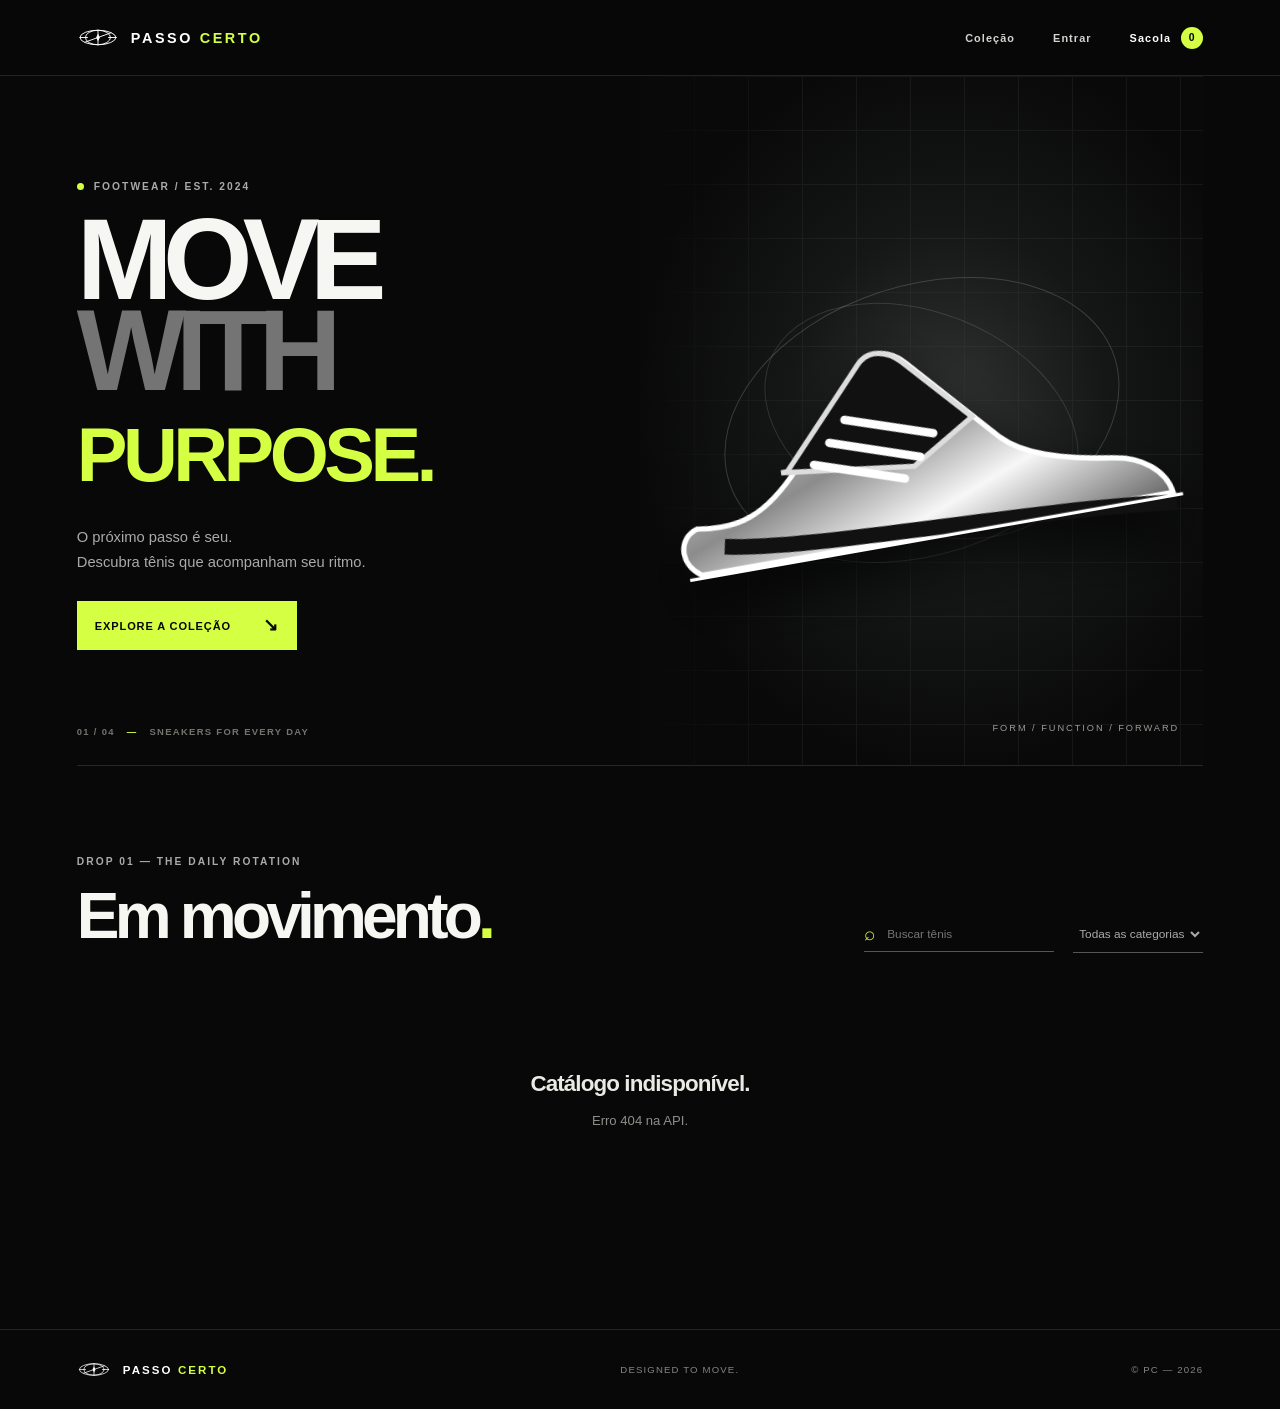
==== frontend/index.html @ 5ced3797 "first commit" ====
<!doctype html>
<html lang="pt-BR">
  <head>
    <meta charset="utf-8"><meta name="viewport" content="width=device-width,initial-scale=1"><meta name="theme-color" content="#080808">
    <title>PC / Passo Certo — Sneakers & Sportswear</title>
    <link rel="icon" href="logo.svg" type="image/svg+xml"><link rel="stylesheet" href="style.css"><script src="app.js" defer></script>
  </head>
  <body>
    <header class="site-header">
      <a class="brand" href="#home" aria-label="Passo Certo início"><img src="logo.svg" alt="" class="brand-mark"><span>PASSO <b>CERTO</b></span></a>
      <nav aria-label="Navegação principal"><a href="#catalogo">Coleção</a><button id="orders-nav" class="hidden" type="button">Pedidos</button><button id="admin-nav" class="hidden" type="button">Admin</button><button id="account-nav" class="account-button" type="button">Entrar</button><button id="cart-nav" class="cart-button" type="button"><span>Sacola</span><b id="cart-count">0</b></button></nav>
    </header>

    <main>
      <div id="message" class="toast hidden" role="status" aria-live="polite"></div>
      <section id="home" class="hero">
        <div class="hero-copy"><p class="kicker"><i></i> FOOTWEAR / EST. 2024</p><h1>MOVE<br><span>WITH</span> <em>PURPOSE.</em></h1><p class="hero-description">O próximo passo é seu.<br>Descubra tênis que acompanham seu ritmo.</p><a class="hero-cta" href="#catalogo">EXPLORE A COLEÇÃO <span>↘</span></a><div class="hero-index">01 / 04 <span>—</span> SNEAKERS FOR EVERY DAY</div></div>
        <div class="hero-visual"><div class="hero-grid"></div><div class="hero-orbit orbit-one"></div><div class="hero-orbit orbit-two"></div><img id="hero-shoe" class="hero-product-image hidden" alt="Destaque da coleção"><div class="shoe-graphic" aria-hidden="true"><svg viewBox="0 0 600 330"><defs><linearGradient id="chrome" x1="0" x2="1" y1="0" y2="1"><stop stop-color="#fff"/><stop offset=".45" stop-color="#8c8c8c"/><stop offset=".7" stop-color="#f7f7f7"/><stop offset="1" stop-color="#686868"/></linearGradient></defs><path d="M72 215c40 7 67-2 103-40l77-86c13-14 31-8 42 4l77 86c18 19 54 31 103 38 26 4 47 20 50 42H69c-20-14-16-39 3-44Z" fill="url(#chrome)" stroke="#fff" stroke-width="5"/><path d="m166 176 83-88c13-14 31-8 42 4l57 63-62 37-126-16Z" fill="#111" stroke="#ddd" stroke-width="5"/><path d="M95 236c83 18 292 15 431 33" fill="none" stroke="#111" stroke-width="15"/><path d="m228 137 81 27m-99-8 83 28m-101-10 83 28" stroke="#fff" stroke-width="8" stroke-linecap="round"/><path d="M57 262h476" stroke="#fff" stroke-width="3"/></svg></div><p class="hero-visual-label">FORM / FUNCTION / FORWARD</p></div>
      </section>

      <section id="catalogo" class="catalog-section">
        <div class="catalog-heading"><div><p class="kicker">DROP 01 — THE DAILY ROTATION</p><h2>Em movimento<span>.</span></h2></div><div class="catalog-tools"><label class="search"><span>⌕</span><input id="search" type="search" placeholder="Buscar tênis" aria-label="Buscar tênis"></label><select id="category-filter" aria-label="Filtrar categoria"><option value="">Todas as categorias</option></select></div></div>
        <div id="products" class="product-grid" aria-live="polite"><p class="loading">Carregando coleção...</p></div>
      </section>

      <section id="orders-panel" class="content-panel hidden"><div class="panel-heading"><div><p class="kicker">SEU HISTÓRICO</p><h2>Pedidos</h2></div></div><div id="orders" class="orders-list"></div></section>

      <section id="admin-panel" class="content-panel hidden">
        <div class="panel-heading"><div><p class="kicker">BACK OFFICE / PC</p><h2>Administração</h2></div></div>
        <div class="admin-tabs"><button class="admin-tab active" data-admin-tab="products" type="button">Produtos</button><button class="admin-tab" data-admin-tab="orders" type="button">Compras e envios</button><button class="admin-tab" data-admin-tab="users" type="button">Usuários</button></div>
        <section id="admin-products" class="admin-view">
          <form id="product-form" class="product-editor"><input type="hidden" name="product_id"><div class="editor-title"><h3 id="product-form-title">Novo produto</h3><button type="button" id="cancel-edit" class="text-action hidden">Cancelar edição</button></div>
            <div class="editor-grid"><label>Nome<input name="name" required maxlength="160"></label><label>Marca<input name="brand" required maxlength="80"></label><label>Categoria<input name="category" required maxlength="60" placeholder="Running, lifestyle..."></label><label>Preço (R$)<input name="price" type="number" min="0.01" step="0.01" required></label><label class="wide">Descrição<textarea name="description" maxlength="4000" rows="2"></textarea></label><label class="wide">Estoque por tamanho<input name="sizes" required placeholder="38:4, 39:6, 40:2"><small>Formato tamanho:quantidade, separados por vírgula.</small></label></div>
            <div class="photo-search"><label>Buscar fotos no Unsplash<input id="photo-query" value="sneaker product shoe" placeholder="Ex.: silver running sneaker"></label><button type="button" id="photo-search-button" class="outline-button">BUSCAR FOTOS</button></div><div id="photo-results" class="photo-results"></div><label>URL da foto escolhida<input name="image_url" type="url" placeholder="Escolha uma foto acima ou cole uma URL https://"></label><input type="hidden" name="photo_credit"><input type="hidden" name="photo_url"><button class="solid-button" type="submit">Salvar produto</button>
          </form><div class="admin-table-wrap"><h3>Catálogo gerenciado</h3><div id="admin-product-list"></div></div>
        </section>
        <section id="admin-orders" class="admin-view hidden"><div id="admin-order-list" class="admin-records"></div></section>
        <section id="admin-users" class="admin-view hidden"><div id="admin-user-list" class="admin-table-wrap"></div></section>
      </section>
    </main>
    <footer><a class="brand" href="#home"><img src="logo.svg" alt="" class="brand-mark"><span>PASSO <b>CERTO</b></span></a><span>DESIGNED TO MOVE.</span><span>© PC — 2026</span></footer>

    <div id="auth-dialog" class="modal hidden" role="dialog" aria-modal="true" aria-labelledby="auth-title"><div class="modal-card auth-card"><button class="modal-close" type="button" data-close="auth-dialog" aria-label="Fechar">×</button><p class="kicker">PC ACCOUNT / 001</p><h2 id="auth-title">Acesse sua conta</h2><div class="auth-tabs"><button type="button" class="auth-tab active" data-auth-tab="login">Entrar</button><button type="button" class="auth-tab" data-auth-tab="register">Criar conta</button></div>
      <form id="login-form"><label>Email<input name="email" type="email" required autocomplete="email"></label><label>Senha<input name="password" type="password" required autocomplete="current-password"></label><button class="solid-button" type="submit">ENTRAR</button></form>
      <form id="register-form" class="hidden"><label>Nome completo<input name="name" required minlength="2" maxlength="120" autocomplete="name"></label><label>Email<input name="email" type="email" required autocomplete="email"></label><label>Senha<input name="password" type="password" required minlength="12" maxlength="128" autocomplete="new-password"><small>Mínimo de 12 caracteres.</small></label><button class="solid-button" type="submit">CRIAR CONTA</button></form>
    </div></div>

    <div id="profile-dialog" class="modal hidden" role="dialog" aria-modal="true" aria-labelledby="profile-title"><div class="modal-card profile-card"><button class="modal-close" type="button" data-close="profile-dialog" aria-label="Fechar">×</button><p class="kicker">PC ACCOUNT / 002</p><h2 id="profile-title">Minha conta</h2><div class="profile-row"><div><strong id="profile-name"></strong><span id="profile-email"></span></div><button type="button" id="logout-button" class="text-action">Sair</button></div><h3>Cartões de demonstração</h3><p class="muted">Digite dados fictícios para a demonstração. Número, validade e CVC não são validados, enviados ao servidor ou salvos.</p><div id="saved-cards" class="saved-cards"></div><form id="demo-card-form" class="demo-card-form"><label>Identificação<input name="label" required maxlength="60" placeholder="Meu cartão teste"></label><label>Bandeira<select name="brand"><option value="visa">Visa demo</option><option value="mastercard">Mastercard demo</option></select></label><div class="demo-card-fields"><label class="wide">Nome no cartão<input name="cardholder" type="text" autocomplete="off" placeholder="Nome fictício"></label><label class="wide">Número do cartão<input name="card_number" type="text" inputmode="numeric" autocomplete="off" placeholder="0000 0000 0000 0000"></label><label>Validade<input name="expiry" type="text" autocomplete="off" placeholder="MM/AA"></label><label>CVC<input name="cvc" type="text" inputmode="numeric" autocomplete="off" placeholder="123"></label></div><button class="outline-button" type="submit">ADICIONAR CARTÃO DEMO</button></form></div></div>

    <div id="cart-dialog" class="modal hidden" role="dialog" aria-modal="true" aria-labelledby="cart-title"><div class="modal-card cart-card"><button class="modal-close" type="button" data-close="cart-dialog" aria-label="Fechar">×</button><p class="kicker">PC CHECKOUT / BAG</p><h2 id="cart-title">Sua sacola</h2><div id="cart-lines"></div><div class="cart-total"><span>Subtotal</span><strong id="cart-total">R$ 0,00</strong></div><div id="checkout" class="hidden"><h3>Entrega & pagamento simulado</h3><form id="checkout-form" class="checkout-form">
      <label>Nome de quem recebe<input name="recipient" required maxlength="120" autocomplete="name"></label><label>CPF<input name="cpf" required inputmode="numeric" placeholder="000.000.000-00"></label><label>Telefone<input name="phone" required inputmode="tel" autocomplete="tel"></label><label>CEP<input name="postal_code" required maxlength="9" autocomplete="postal-code"></label><label class="wide">Rua<input name="street" required maxlength="180" autocomplete="street-address"></label><label>Número<input name="number" required maxlength="20"></label><label>Complemento<input name="complement" maxlength="100"></label><label>Bairro<input name="district" required maxlength="100"></label><label>Cidade<input name="city" required maxlength="100" autocomplete="address-level2"></label><label>Estado (UF)<input name="state" required minlength="2" maxlength="2" autocomplete="address-level1"></label>
      <label class="wide">Cartão demo salvo<select id="checkout-card" name="card_id" required></select></label><p class="privacy-note wide">Pagamento simulado. Use apenas dados fictícios; os dados do cartão digitados não são enviados nem armazenados. CPF, telefone e endereço são criptografados no servidor.</p><button class="solid-button wide" type="submit">CONFIRMAR PEDIDO DEMO</button></form></div><button id="checkout-button" class="solid-button checkout-start" type="button">CONTINUAR</button></div></div>
  </body>
</html>
---- frontend/style.css ----
:root { --black:#080808; --panel:#111; --line:#2a2a2a; --white:#f6f6f3; --muted:#8b8b87; --lime:#d5ff43; --silver:#bfc2c2; }
* { box-sizing:border-box; }
html { scroll-behavior:smooth; }
body { margin:0; background:var(--black); color:var(--white); font-family:Arial,Helvetica,sans-serif; }
button,input,select,textarea { font:inherit; } button { cursor:pointer; } .hidden { display:none!important; }
.site-header { position:sticky; top:0; z-index:9; height:76px; display:flex; align-items:center; justify-content:space-between; padding:0 clamp(20px,6vw,88px); border-bottom:1px solid #222; background:rgba(8,8,8,.96); backdrop-filter:blur(12px); }
.brand { display:flex; align-items:center; gap:12px; color:#fff; text-decoration:none; font-size:.9rem; font-weight:800; letter-spacing:.18em; }
.brand b { color:var(--lime); }.brand-mark { width:42px; height:29px; object-fit:contain; }
.site-header nav { display:flex; align-items:center; gap:clamp(14px,3vw,38px); }.site-header nav a,.site-header nav button { border:0; padding:10px 0; background:none; color:#d4d4d0; text-decoration:none; font-size:.68rem; font-weight:700; letter-spacing:.1em; }
.site-header nav a:hover,.site-header nav button:hover { color:var(--lime); }.site-header nav .cart-button { display:flex; align-items:center; gap:10px; color:white; }.cart-button b { display:grid; width:22px; height:22px; place-items:center; border-radius:50%; background:var(--lime); color:var(--black); font-size:.65rem; }
main { width:min(1320px,88%); margin:auto; }.toast { position:fixed; top:90px; right:6vw; z-index:30; max-width:min(460px,88vw); padding:15px 19px; border:1px solid #4c4c43; background:#181914; color:white; box-shadow:0 14px 45px #0009; font-size:.82rem; line-height:1.5; }.toast.ok { border-color:var(--lime); color:var(--lime); }
.hero { min-height:min(690px,calc(100vh - 76px)); display:grid; grid-template-columns:1fr 1fr; overflow:hidden; border-bottom:1px solid #272727; }
.hero-copy { position:relative; display:flex; flex-direction:column; align-items:flex-start; justify-content:center; padding:70px 0 80px; }.kicker { display:flex; align-items:center; gap:10px; margin:0 0 22px; color:#aaa; font-size:.64rem; font-weight:700; letter-spacing:.2em; }.kicker i { width:7px; height:7px; background:var(--lime); border-radius:50%; }
.hero h1 { margin:0; font-size:clamp(4.2rem,9vw,8rem); line-height:.79; letter-spacing:-.085em; font-weight:900; }.hero h1 span { color:#747474; }.hero h1 em { color:var(--lime); font-style:normal; font-size:.66em; letter-spacing:-.06em; }
.hero-description { margin:38px 0 26px; color:#aaa; font-size:.92rem; line-height:1.7; }.hero-cta { display:flex; align-items:center; gap:32px; padding:14px 18px; background:var(--lime); color:var(--black); text-decoration:none; font-size:.69rem; font-weight:900; letter-spacing:.08em; transition:transform .2s; }.hero-cta:hover { transform:translateY(-3px); }.hero-cta span { font-size:1.1rem; }.hero-index { position:absolute; bottom:28px; color:#73736f; font-size:.59rem; font-weight:700; letter-spacing:.14em; }.hero-index span { padding:0 8px; color:var(--lime); }
.hero-visual { position:relative; min-height:550px; display:grid; place-items:center; overflow:hidden; background:radial-gradient(ellipse at 55% 48%,#303231 0,#151616 36%,#090909 72%); }.hero-grid { position:absolute; inset:0; opacity:.23; background-image:linear-gradient(#444 1px,transparent 1px),linear-gradient(90deg,#444 1px,transparent 1px); background-size:54px 54px; mask-image:linear-gradient(90deg,transparent,#000 30%); }.hero-orbit { position:absolute; width:72%; aspect-ratio:1.5; border:1px solid #8a8e8b55; border-radius:50%; transform:rotate(-18deg); }.orbit-two { width:58%; transform:rotate(22deg); border-color:#b5b8b230; }.shoe-graphic { position:relative; z-index:2; width:min(640px,112%); transform:rotate(-10deg) translateY(5%); filter:drop-shadow(0 28px 27px #000b); }.shoe-graphic svg { width:100%; overflow:visible; }.hero-product-image { position:relative; z-index:2; width:min(520px,88%); max-height:530px; object-fit:contain; transform:rotate(-13deg); filter:drop-shadow(0 35px 27px #000b); }.hero-visual-label { position:absolute; right:24px; bottom:23px; z-index:3; color:#9b9b96; font-size:.58rem; letter-spacing:.21em; }
.catalog-section,.content-panel { padding:90px 0 110px; }.catalog-heading,.panel-heading { display:flex; align-items:end; justify-content:space-between; gap:24px; margin-bottom:30px; }.catalog-heading .kicker,.panel-heading .kicker { margin-bottom:12px; }.catalog-heading h2,.panel-heading h2 { margin:0; font-size:clamp(2.5rem,5vw,4.3rem); letter-spacing:-.075em; }.catalog-heading h2 span { color:var(--lime); }.catalog-tools { display:flex; gap:19px; align-items:center; }.search { display:flex; gap:10px; align-items:center; width:190px; border-bottom:1px solid #555; }.search span { color:var(--lime); font-size:1.2rem; }.search input,.catalog-tools select { width:100%; border:0; outline:0; padding:10px 2px; background:transparent; color:white; font-size:.74rem; }.catalog-tools select { width:auto; border-bottom:1px solid #555; color:#aaa; }.catalog-tools option { background:#111; }
.product-grid { display:grid; grid-template-columns:repeat(3,minmax(0,1fr)); gap:17px; }.product-card { min-width:0; background:#111; transition:transform .2s,background .2s; }.product-card:hover { transform:translateY(-4px); background:#171717; }.product-image { position:relative; height:clamp(250px,29vw,390px); display:grid; place-items:center; overflow:hidden; background:radial-gradient(ellipse at 50% 50%,#303131,#141515 63%,#111); }.product-image::after { position:absolute; bottom:17%; left:18%; width:64%; height:19px; border-radius:50%; background:#000a; filter:blur(11px); content:''; }.product-image img { position:relative; z-index:1; width:100%; height:100%; object-fit:cover; transition:transform .45s; }.product-card:hover .product-image img { transform:scale(1.045); }.product-index { position:absolute; top:14px; left:15px; z-index:2; color:#aaa; font-size:.56rem; letter-spacing:.13em; }.photo-credit { position:absolute; right:10px; bottom:9px; z-index:4; color:#eee; text-shadow:0 1px 4px #000; font-size:.57rem; text-decoration:none; }.photo-credit:hover { color:var(--lime); }
.product-placeholder { position:relative; z-index:2; display:grid; width:76%; aspect-ratio:1.1; place-items:center; transform:rotate(-13deg); border:1px solid #8b8d8c; border-radius:52% 40% 45% 48%; background:linear-gradient(145deg,#e7e7e4,#696d6d 43%,#f4f4f0 55%,#3c3e3e 78%,#c1c3bf); box-shadow:inset 0 -13px 0 #111,0 28px 24px #0009; }.product-placeholder::before { position:absolute; inset:20% 12% 35%; border:1px solid #f9f9f6; border-radius:48% 28% 45% 30%; content:''; }.product-placeholder span { z-index:2; color:#151515; font-size:2rem; font-weight:900; letter-spacing:-.18em; }.product-placeholder b { position:absolute; bottom:8px; color:#111; font-size:.52rem; letter-spacing:.28em; }
.product-details { padding:18px 18px 20px; }.product-category { margin:0 0 7px; color:var(--lime); font-size:.58rem; font-weight:700; letter-spacing:.15em; text-transform:uppercase; }.product-details h3 { min-height:24px; margin:0; font-size:1.08rem; letter-spacing:-.03em; }.product-bottom { display:flex; align-items:center; justify-content:space-between; gap:14px; margin-top:18px; }.product-bottom > strong { font-size:.92rem; }.product-actions { display:flex; gap:6px; }.product-actions select { min-width:60px; border:1px solid #3b3b3b; padding:8px 10px; background:#111; color:white; font-size:.68rem; }.product-actions button { width:36px; border:0; background:var(--lime); color:#080808; font-size:1.2rem; font-weight:700; }.product-actions button:disabled,.product-actions select:disabled { opacity:.45; cursor:not-allowed; }
.empty-state { grid-column:1/-1; padding:75px 15px; text-align:center; color:#888; }.empty-state > span { color:var(--lime); font-size:1rem; letter-spacing:.1em; }.empty-state h3 { margin:13px 0 7px; color:#e9e9e5; font-size:1.4rem; letter-spacing:-.04em; }.empty-state p,.muted { color:#8e8e89; font-size:.82rem; line-height:1.6; }.loading { color:#888; }.cart-empty { padding:28px 5px; }
.content-panel { border-top:1px solid #292929; }.panel-heading { margin-bottom:25px; }.panel-heading h2 { font-size:3rem; }.orders-list { display:grid; grid-template-columns:repeat(2,minmax(0,1fr)); gap:13px; }.order-card { padding:21px; border:1px solid var(--line); background:#101010; }.order-row { display:flex; align-items:center; justify-content:space-between; gap:18px; }.order-number { display:block; font-size:.75rem; font-weight:700; letter-spacing:.12em; }.order-row time,.order-status { color:#aaa; font-size:.61rem; letter-spacing:.1em; }.order-products { margin:18px 0; padding:10px 0; border-top:1px solid #303030; border-bottom:1px solid #303030; }.order-products p { display:flex; justify-content:space-between; color:#ddd; font-size:.78rem; }.order-products small { color:#888; }.order-foot strong { color:var(--lime); }.order-foot > span { color:#aaa; font-size:.61rem; }
.admin-tabs { display:flex; gap:8px; margin-bottom:25px; border-bottom:1px solid #343434; }.admin-tab,.auth-tab { border:0; border-bottom:2px solid transparent; padding:13px 15px; background:transparent; color:#9a9a94; font-size:.65rem; font-weight:700; letter-spacing:.13em; }.admin-tab.active,.auth-tab.active { border-color:var(--lime); color:var(--lime); }.admin-view { min-height:300px; }.product-editor { display:grid; gap:18px; max-width:850px; padding:24px; border:1px solid #333; background:#101010; }.editor-title { display:flex; align-items:center; justify-content:space-between; }.editor-title h3,.admin-table-wrap h3 { margin:0; font-size:1.1rem; }.editor-grid { display:grid; grid-template-columns:repeat(2,minmax(0,1fr)); gap:14px; }.product-editor label,.demo-card-form label,.checkout-form label,.auth-card label { display:grid; gap:7px; color:#a4a49e; font-size:.63rem; font-weight:700; letter-spacing:.08em; text-transform:uppercase; }.product-editor input,.product-editor textarea,.demo-card-form input,.demo-card-form select,.checkout-form input,.checkout-form select,.auth-card input { width:100%; border:1px solid #383838; border-radius:0; padding:12px; outline:0; background:#090909; color:white; font-size:.82rem; letter-spacing:normal; text-transform:none; }.product-editor input:focus,.product-editor textarea:focus,.demo-card-form input:focus,.checkout-form input:focus,.auth-card input:focus { border-color:var(--lime); }.product-editor small { color:#777; font-size:.63rem; font-weight:400; text-transform:none; }.wide { grid-column:1/-1; }.solid-button,.outline-button { min-height:43px; border:1px solid var(--lime); padding:0 17px; background:var(--lime); color:#0b0b0b; font-size:.63rem; font-weight:900; letter-spacing:.09em; }.solid-button:hover { background:#e5ff8b; }.outline-button { background:transparent; color:var(--lime); }.outline-button:hover { background:var(--lime); color:#080808; }.text-action { border:0; background:none; color:var(--lime); font-size:.64rem; font-weight:700; letter-spacing:.09em; }.photo-search { display:grid; grid-template-columns:1fr auto; align-items:end; gap:10px; }.photo-results { display:flex; gap:9px; overflow:auto; }.photo-option { position:relative; flex:0 0 105px; height:100px; padding:0; overflow:hidden; border:1px solid #333; background:#111; }.photo-option.selected { border:2px solid var(--lime); }.photo-option img { width:100%; height:100%; object-fit:cover; }.photo-option span { position:absolute; right:0; bottom:0; left:0; overflow:hidden; padding:5px; background:#000b; color:white; font-size:.54rem; text-overflow:ellipsis; white-space:nowrap; }.admin-table-wrap { margin-top:36px; overflow:auto; }.admin-table-wrap h3 { margin-bottom:14px; }table { width:100%; border-collapse:collapse; font-size:.7rem; text-align:left; }th { color:#777; font-size:.57rem; letter-spacing:.12em; }td,th { padding:13px 10px; border-bottom:1px solid #292929; vertical-align:middle; }td small { display:block; margin-top:4px; color:#83837e; }.table-actions { display:flex; gap:10px; }.table-actions button,.admin-user-action { border:0; background:transparent; color:var(--lime); font-size:.58rem; font-weight:700; letter-spacing:.08em; }
.admin-records { display:grid; gap:13px; }.admin-order { padding:22px; border:1px solid #303030; background:#101010; }.admin-order-head { display:flex; align-items:start; justify-content:space-between; gap:15px; }.admin-order-head .kicker { margin-bottom:7px; color:var(--lime); }.admin-order-head h3 { margin:0; font-size:.9rem; }.admin-order-head h3 small { display:block; margin-top:4px; color:#888; font-size:.7rem; font-weight:400; }.admin-order-grid { display:grid; grid-template-columns:1fr 1fr; gap:25px; margin:20px 0; padding:16px 0; border-top:1px solid #303030; border-bottom:1px solid #303030; }.admin-order-grid strong { color:#888; font-size:.57rem; letter-spacing:.14em; }.admin-order-grid p { color:#c6c6c1; font-size:.74rem; line-height:1.5; }.admin-order-actions { display:flex; flex-wrap:wrap; gap:8px; }.admin-order-actions input { width:min(240px,100%); border:1px solid #393939; padding:10px; background:#080808; color:white; }
footer { display:flex; align-items:center; justify-content:space-between; padding:25px 6vw; border-top:1px solid #242424; color:#858580; font-size:.6rem; letter-spacing:.12em; }footer .brand { color:white; font-size:.72rem; }footer .brand-mark { width:34px; }
.modal { position:fixed; inset:0; z-index:20; display:grid; place-items:center; overflow:auto; padding:20px; background:#000c; }.modal-card { position:relative; width:min(480px,100%); max-height:92vh; overflow:auto; padding:34px; border:1px solid #333; background:#101010; box-shadow:0 25px 90px #000; }.modal-card h2 { margin:0 0 23px; font-size:2rem; letter-spacing:-.06em; }.modal-close { position:absolute; top:13px; right:15px; width:32px; height:32px; border:0; background:none; color:#aaa; font-size:1.55rem; }.modal-card .kicker { color:var(--lime); }.auth-tabs { display:flex; margin-bottom:20px; border-bottom:1px solid #303030; }.auth-card form { display:grid; gap:14px; }.auth-card small { color:#858580; font-size:.65rem; text-transform:none; }.auth-card .solid-button { margin-top:4px; }.profile-row { display:flex; align-items:center; justify-content:space-between; gap:15px; padding:14px 0 20px; border-top:1px solid #333; }.profile-row strong,.profile-row span { display:block; }.profile-row span { margin-top:5px; color:#888; font-size:.75rem; }.profile-card h3,.cart-card h3 { margin:18px 0 8px; font-size:1rem; }.profile-card .muted { margin:0 0 15px; }.saved-cards { display:grid; gap:8px; margin-bottom:14px; }.saved-card { display:flex; align-items:center; gap:12px; padding:12px; border:1px solid #333; }.card-chip { color:var(--lime); }.saved-card div { display:grid; flex:1; gap:5px; }.saved-card strong { font-size:.78rem; }.saved-card span:not(.card-chip) { color:#888; font-size:.65rem; }.saved-card button { border:0; background:none; color:#888; font-size:1.2rem; }.demo-card-form { display:grid; gap:12px; padding-top:14px; border-top:1px solid #333; }.cart-card { width:min(720px,100%); }.cart-line { display:grid; grid-template-columns:60px 1fr auto; align-items:center; gap:13px; padding:14px 0; border-bottom:1px solid #303030; }.cart-line-image { display:grid; width:60px; height:55px; place-items:center; background:#191919; color:var(--lime); font-size:.8rem; font-weight:900; }.cart-line-image img { width:100%; height:100%; object-fit:cover; }.cart-line-info { display:grid; gap:5px; }.cart-line-info strong,.cart-line > b { font-size:.76rem; }.cart-line-info > span { color:#888; font-size:.66rem; }.quantity-control { display:flex; align-items:center; gap:9px; }.quantity-control button { border:0; background:none; color:var(--lime); }.quantity-control span,.quantity-control .remove-line { color:#aaa; font-size:.65rem; }.quantity-control .remove-line { margin-left:5px; color:#777; font-size:.55rem; }.cart-total { display:flex; justify-content:space-between; margin:18px 0; padding-top:15px; border-top:1px solid #333; font-size:.8rem; }.cart-total strong { color:var(--lime); }.checkout-start,.checkout-form { width:100%; }.checkout-form { display:grid; grid-template-columns:repeat(2,minmax(0,1fr)); gap:12px; }.privacy-note { margin:0; color:#898985; font-size:.64rem; line-height:1.5; }.checkout-form .solid-button { margin-top:4px; }
@media(max-width:850px) { main { width:92%; }.hero { min-height:590px; }.hero h1 { font-size:clamp(4rem,10vw,6.8rem); }.hero-visual { min-height:480px; }.product-grid { grid-template-columns:repeat(2,minmax(0,1fr)); }.catalog-heading { align-items:start; flex-direction:column; }.catalog-tools { width:100%; justify-content:space-between; }.search { flex:1; }.admin-order-grid { gap:13px; } }
@media(max-width:560px) { .site-header { height:64px; padding:0 16px; }.brand { gap:8px; font-size:.68rem; }.brand-mark { width:35px; }.site-header nav { gap:10px; }.site-header nav a { display:none; }.site-header nav button { font-size:.56rem!important; }.site-header nav .cart-button { gap:6px; }.hero { min-height:730px; grid-template-columns:1fr; grid-template-rows:auto 1fr; }.hero-copy { padding:53px 0 72px; }.hero h1 { font-size:clamp(4.3rem,17vw,6.5rem); }.hero-description { margin:27px 0 20px; }.hero-visual { min-height:320px; }.shoe-graphic { width:115%; }.hero-index { bottom:20px; }.catalog-section,.content-panel { padding:65px 0 75px; }.catalog-heading h2 { font-size:2.7rem; }.catalog-tools { gap:12px; }.catalog-tools select { max-width:48%; font-size:.62rem; }.product-grid { gap:8px; }.product-image { height:clamp(175px,54vw,275px); }.product-details { padding:13px 11px 14px; }.product-details h3 { font-size:.9rem; }.product-category { min-height:24px; font-size:.52rem; }.product-bottom { align-items:flex-start; flex-direction:column; gap:10px; }.product-bottom > strong { font-size:.83rem; }.product-actions { width:100%; }.product-actions select { flex:1; }.product-actions button { min-height:34px; }.photo-credit { font-size:.48rem; }.orders-list { grid-template-columns:1fr; }.admin-tabs { overflow-x:auto; }.admin-tab { flex:0 0 auto; padding:12px 8px; font-size:.56rem; }.editor-grid,.checkout-form,.admin-order-grid { grid-template-columns:1fr; }.wide { grid-column:auto; }.photo-search { grid-template-columns:1fr; }.photo-search .outline-button { width:100%; }.table-actions { flex-direction:column; gap:7px; }.admin-order { padding:15px; }.admin-order-head { flex-direction:column; }.admin-order-actions input { flex:1; }.modal { align-items:end; padding:0; }.modal-card { max-height:94vh; padding:29px 21px; }.modal-card h2 { font-size:1.7rem; }.cart-line { grid-template-columns:47px 1fr auto; gap:8px; }.cart-line-image { width:47px; height:47px; }.cart-line > b { font-size:.66rem; }.quantity-control { gap:6px; }footer { padding:23px 4%; font-size:.49rem; }footer .brand { font-size:.59rem; }footer .brand-mark { width:28px; } }

.demo-card-fields { display:grid; grid-template-columns:repeat(2,minmax(0,1fr)); gap:12px; }
.demo-card-fields .wide { grid-column:1/-1; }
@media(max-width:560px) { .demo-card-fields { grid-template-columns:1fr; } .demo-card-fields .wide { grid-column:auto; } }
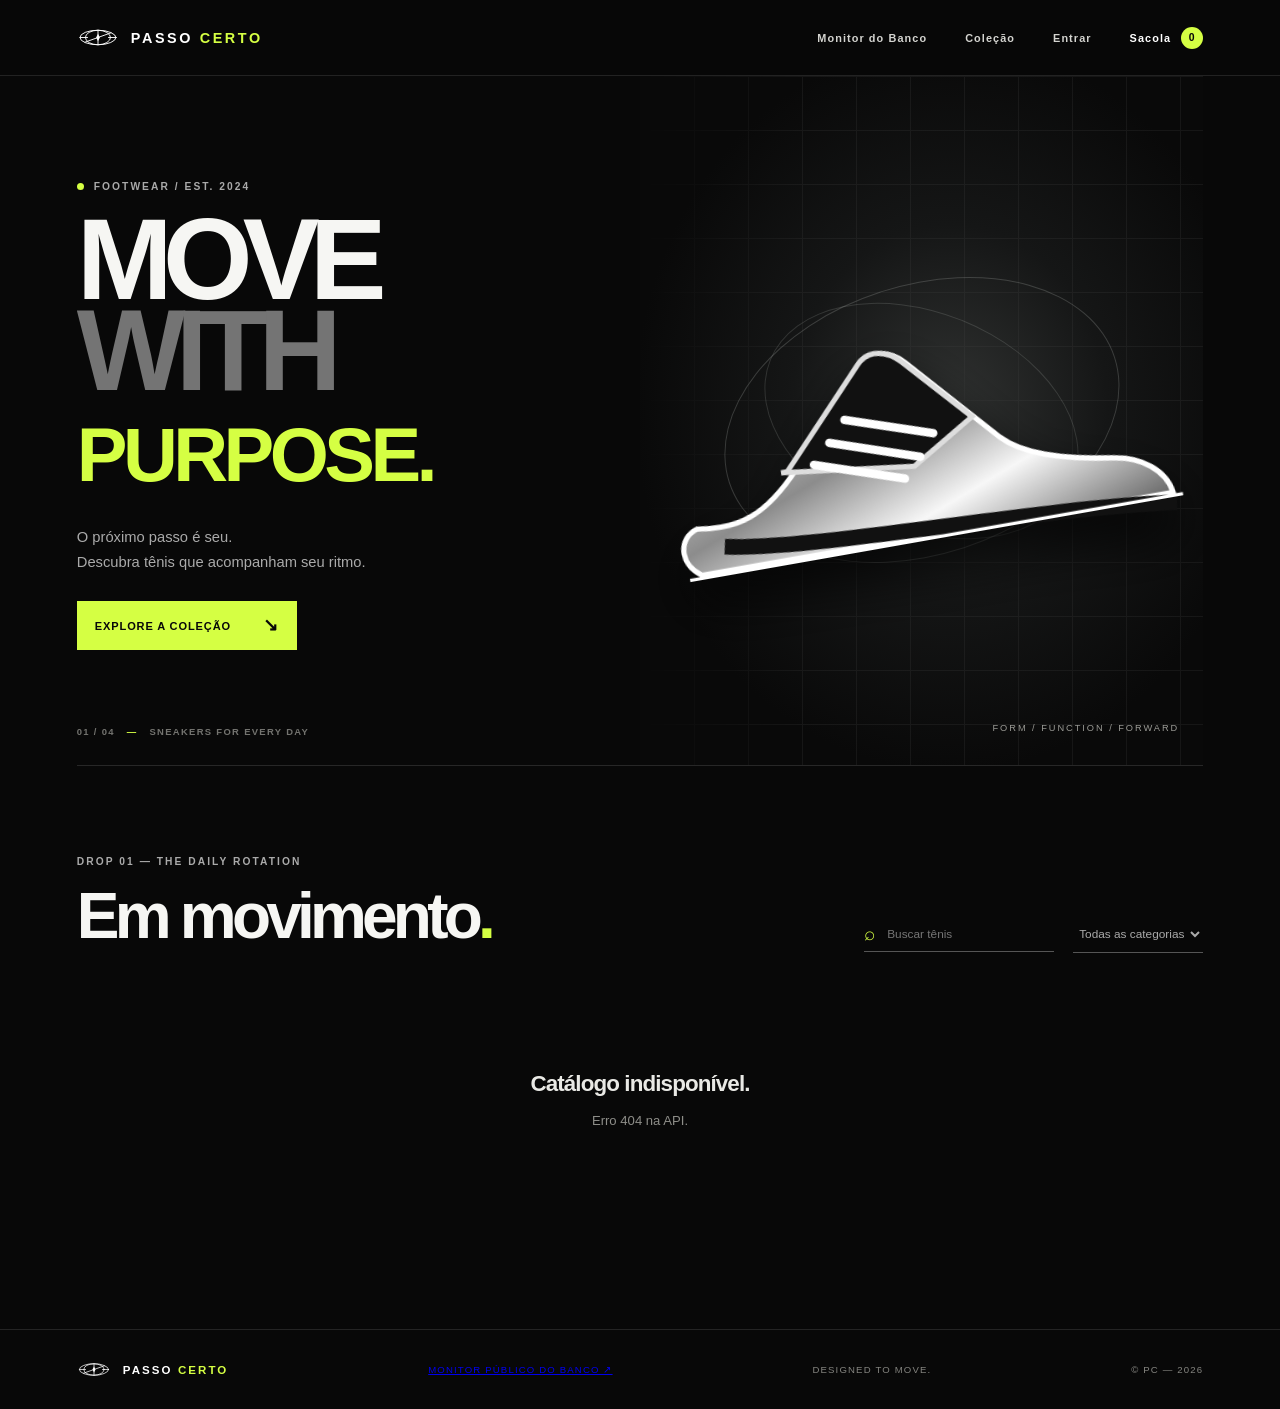
==== commit a0c9cf9d: "Add public database monitor link to storefront footer" ====
--- a/frontend/index.html
+++ b/frontend/index.html
@@ -3,7 +3,7 @@
   <head>
     <meta charset="utf-8"><meta name="viewport" content="width=device-width,initial-scale=1"><meta name="theme-color" content="#080808">
     <title>PC / Passo Certo — Sneakers & Sportswear</title>
-    <link rel="icon" href="logo.svg" type="image/svg+xml"><link rel="stylesheet" href="style.css"><script src="app.js" defer></script>
+    <link rel="icon" href="logo.svg" type="image/svg+xml"><link rel="stylesheet" href="style.css"><link rel="stylesheet" href="admin-monitor.css"><script src="app.js" defer></script><script src="admin-monitor.js" defer></script>
   </head>
   <body>
     <header class="site-header">
@@ -38,7 +38,7 @@
         <section id="admin-users" class="admin-view hidden"><div id="admin-user-list" class="admin-table-wrap"></div></section>
       </section>
     </main>
-    <footer><a class="brand" href="#home"><img src="logo.svg" alt="" class="brand-mark"><span>PASSO <b>CERTO</b></span></a><span>DESIGNED TO MOVE.</span><span>© PC — 2026</span></footer>
+    <footer><a class="brand" href="#home"><img src="logo.svg" alt="" class="brand-mark"><span>PASSO <b>CERTO</b></span></a><a href="monitor.html">MONITOR PÚBLICO DO BANCO ↗</a><span>DESIGNED TO MOVE.</span><span>© PC — 2026</span></footer>
 
     <div id="auth-dialog" class="modal hidden" role="dialog" aria-modal="true" aria-labelledby="auth-title"><div class="modal-card auth-card"><button class="modal-close" type="button" data-close="auth-dialog" aria-label="Fechar">×</button><p class="kicker">PC ACCOUNT / 001</p><h2 id="auth-title">Acesse sua conta</h2><div class="auth-tabs"><button type="button" class="auth-tab active" data-auth-tab="login">Entrar</button><button type="button" class="auth-tab" data-auth-tab="register">Criar conta</button></div>
       <form id="login-form"><label>Email<input name="email" type="email" required autocomplete="email"></label><label>Senha<input name="password" type="password" required autocomplete="current-password"></label><button class="solid-button" type="submit">ENTRAR</button></form>
--- a/frontend/admin-monitor.css
+++ b/frontend/admin-monitor.css
@@ -0,0 +1,5 @@
+.live-monitor{margin:0 0 28px;padding:24px;border:1px solid rgba(255,255,255,.12);background:linear-gradient(135deg,rgba(255,255,255,.045),rgba(255,255,255,.018));border-radius:18px;box-shadow:0 18px 50px rgba(0,0,0,.18)}
+.live-monitor-head{display:flex;align-items:flex-start;justify-content:space-between;gap:20px;margin-bottom:20px}.live-monitor-head h3{margin:5px 0 4px;font-size:26px;letter-spacing:-.04em}.live-monitor-subtitle{margin:0;color:#999;font-size:13px}.live-monitor-actions{display:flex;align-items:center;gap:10px}.live-status{display:inline-flex;align-items:center;gap:7px;padding:9px 12px;border:1px solid rgba(255,255,255,.12);border-radius:999px;font-size:10px;font-weight:800;letter-spacing:.1em;white-space:nowrap}.live-status i{width:7px;height:7px;border-radius:50%;background:#777;box-shadow:0 0 0 4px rgba(255,255,255,.04)}.live-status.is-live{color:#b9ff66;border-color:rgba(180,255,100,.25)}.live-status.is-live i{background:#b9ff66;box-shadow:0 0 0 4px rgba(185,255,102,.09)}.live-status.is-error{color:#ff8f8f;border-color:rgba(255,100,100,.25)}.live-status.is-error i{background:#ff6464}.live-status.is-loading{color:#aaa}.live-change{margin:-2px 0 18px;padding:10px 12px;border:1px solid rgba(185,255,102,.22);background:rgba(185,255,102,.06);color:#c8ff8b;border-radius:10px;font-size:12px;font-weight:700}.live-change.hidden{display:none}
+.live-metrics{display:grid;grid-template-columns:repeat(5,minmax(0,1fr));gap:10px;margin-bottom:12px}.live-metric{padding:16px;border:1px solid rgba(255,255,255,.09);background:#0d0d0d;border-radius:13px}.live-metric span,.live-metric small{display:block;color:#858585;font-size:10px;text-transform:uppercase;letter-spacing:.08em}.live-metric strong{display:block;margin:7px 0 3px;font-size:25px;letter-spacing:-.04em}.live-monitor-grid{display:grid;grid-template-columns:1fr 1fr;gap:12px}.live-card{min-width:0;padding:18px;border:1px solid rgba(255,255,255,.09);background:#0b0b0b;border-radius:14px}.live-card-wide{grid-column:1/-1}.live-card-title{display:flex;justify-content:space-between;gap:10px;margin-bottom:15px;font-size:12px;font-weight:800;text-transform:uppercase;letter-spacing:.08em}.live-card-title small{color:#666;font-size:9px}.live-status-row{display:grid;grid-template-columns:145px 28px 1fr;align-items:center;gap:8px;margin:11px 0;font-size:11px}.live-status-row b{text-align:right}.live-status-row>i{height:5px;background:#1b1b1b;border-radius:99px;overflow:hidden}.live-status-row>i em{display:block;height:100%;background:#b9ff66;border-radius:99px}.live-record-list{display:grid;gap:7px}.live-record{display:flex;justify-content:space-between;align-items:center;padding:10px 0;border-bottom:1px solid rgba(255,255,255,.06);gap:12px}.live-record:last-child{border-bottom:0}.live-record strong,.live-record small{display:block}.live-record strong{font-size:11px}.live-record small{margin-top:3px;color:#777;font-size:10px}.live-record b{font-size:11px;white-space:nowrap}.stock-low{color:#ffd166}.stock-zero{color:#ff7777}.live-empty{padding:18px 0;color:#777;font-size:12px}.live-recent-table{overflow:auto}.live-table-head,.live-table-row{display:grid;grid-template-columns:85px minmax(190px,1.3fr) minmax(150px,1fr) 100px;gap:12px;align-items:center;min-width:650px}.live-table-head{padding:0 0 9px;color:#666;font-size:9px;letter-spacing:.09em}.live-table-row{padding:10px 0;border-top:1px solid rgba(255,255,255,.06);font-size:11px;color:#aaa}.live-table-row strong{color:#eee;font-size:11px}.live-table-row b{text-align:right;color:#fff}.live-type{font-size:9px;font-weight:900;letter-spacing:.08em;color:#b9ff66}.live-monitor-footer{display:flex;justify-content:space-between;gap:12px;margin-top:12px;color:#666;font-size:10px;text-transform:uppercase;letter-spacing:.06em}
+@media (max-width:900px){.live-monitor-head{flex-direction:column}.live-monitor-actions{width:100%;justify-content:space-between}.live-metrics{grid-template-columns:repeat(2,1fr)}.live-metric:last-child{grid-column:1/-1}.live-monitor-grid{grid-template-columns:1fr}.live-card-wide{grid-column:auto}}
+@media (max-width:560px){.live-monitor{padding:15px}.live-metrics{grid-template-columns:1fr 1fr}.live-monitor-footer{flex-direction:column}.live-status-row{grid-template-columns:125px 25px 1fr}.live-monitor-actions{align-items:flex-start;flex-direction:column}.live-monitor-actions .outline-button{width:100%}}
